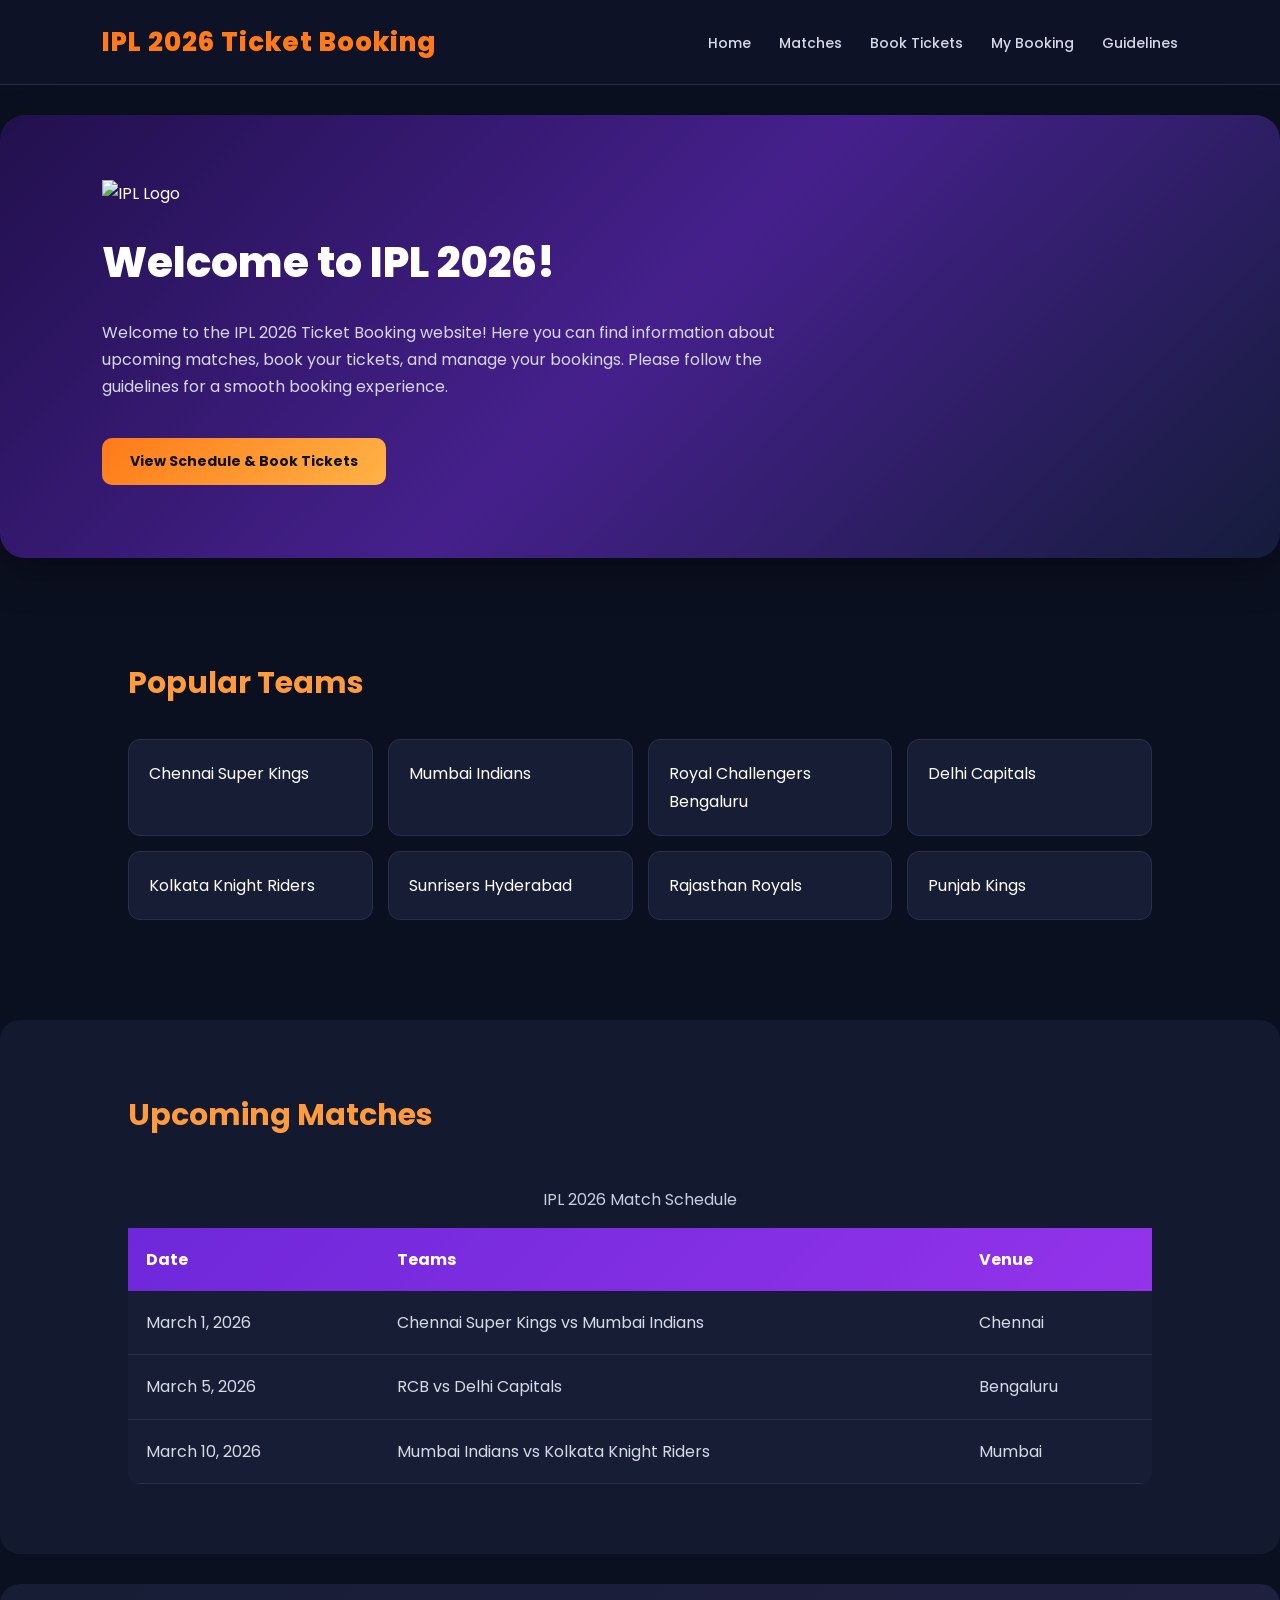
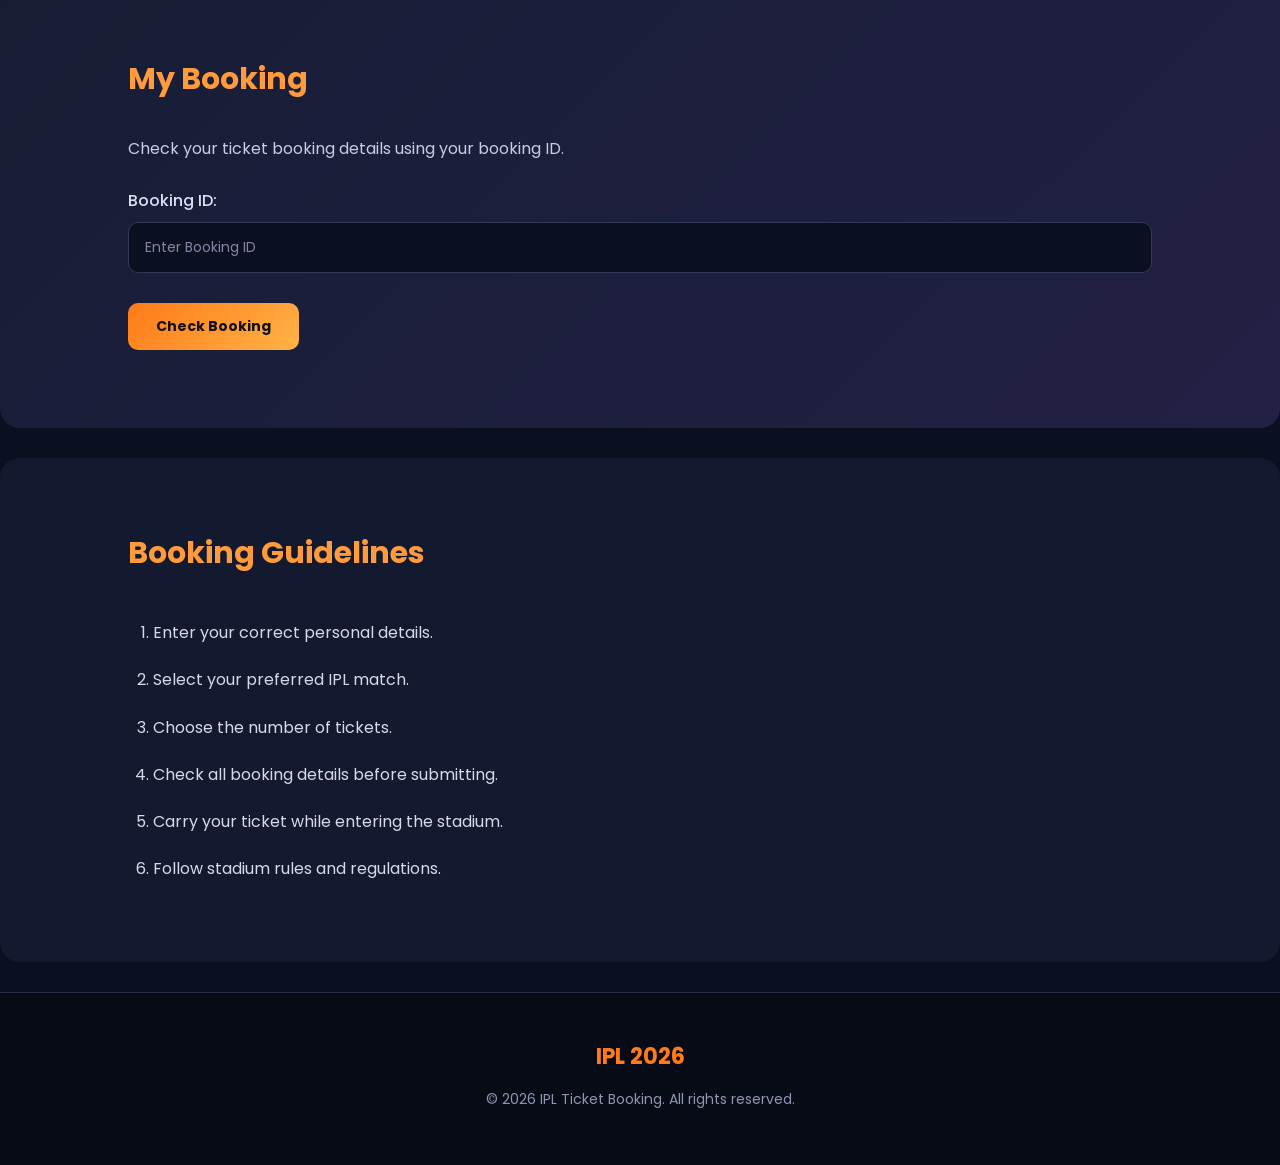
==== index.html @ dd7ffe5b "Add only app.js" ====
<!DOCTYPE html>
<html lang="en">
<head>
    <meta charset="UTF-8">
    <meta name="viewport" content="width=device-width, initial-scale=1.0">
    <title>HOME | IPL 2026 Ticket Booking</title>
    <link rel="stylesheet" href="style.css">
</head>
<body>

    <header>
        <h1>IPL 2026 Ticket Booking</h1>

        <nav>
            <ul>
                <li><a href="index.html">Home</a></li>
                <li><a href="#matches">Matches</a></li>
                <li><a href="booking.html">Book Tickets</a></li>
                <li><a href="#booking">My Booking</a></li>
                <li><a href="#guidelines">Guidelines</a></li>
            </ul>
        </nav>
    </header>

    <main>

        <section id="home">
            <img src="ipl_logo.png" alt="IPL Logo" width="150">

            <h2>Welcome to IPL 2026!</h2>

            <p>
                Welcome to the IPL 2026 Ticket Booking website!
                Here you can find information about upcoming matches,
                book your tickets, and manage your bookings.
                Please follow the guidelines for a smooth booking experience.
            </p>

            <button>
                <a href="booking.html" style="color: inherit; text-decoration: none;">View Schedule & Book Tickets</a>
            </button>
        </section>

        <section>
            <h2>Popular Teams</h2>

            <ul>
                <li>Chennai Super Kings</li>
                <li>Mumbai Indians</li>
                <li>Royal Challengers Bengaluru</li>
                <li>Delhi Capitals</li>
                <li>Kolkata Knight Riders</li>
                <li>Sunrisers Hyderabad</li>
                <li>Rajasthan Royals</li>
                <li>Punjab Kings</li>
            </ul>
        </section>

        <section id="matches">
            <h2>Upcoming Matches</h2>

            <table>
                <caption>IPL 2026 Match Schedule</caption>

                <thead>
                    <tr>
                        <th>Date</th>
                        <th>Teams</th>
                        <th>Venue</th>
                    </tr>
                </thead>

                <tbody>
                    <tr>
                        <td>March 1, 2026</td>
                        <td>Chennai Super Kings vs Mumbai Indians</td>
                        <td>Chennai</td>
                    </tr>

                    <tr>
                        <td>March 5, 2026</td>
                        <td>RCB vs Delhi Capitals</td>
                        <td>Bengaluru</td>
                    </tr>

                    <tr>
                        <td>March 10, 2026</td>
                        <td>Mumbai Indians vs Kolkata Knight Riders</td>
                        <td>Mumbai</td>
                    </tr>
                </tbody>
            </table>
        </section>

        <section id="booking">
            <h2>My Booking</h2>

            <p>Check your ticket booking details using your booking ID.</p>

            <label for="bookingid">Booking ID:</label>
            <input type="text" id="bookingid" placeholder="Enter Booking ID">

            <button type="button">Check Booking</button>
        </section>

        <section id="guidelines">
            <h2>Booking Guidelines</h2>

            <ol>
                <li>Enter your correct personal details.</li>
                <li>Select your preferred IPL match.</li>
                <li>Choose the number of tickets.</li>
                <li>Check all booking details before submitting.</li>
                <li>Carry your ticket while entering the stadium.</li>
                <li>Follow stadium rules and regulations.</li>
            </ol>
        </section>

    </main>

    <footer>
        <h3>IPL 2026</h3>
        <p>© 2026 IPL Ticket Booking. All rights reserved.</p>
    </footer>
    <script src="app.js"></script>
</body>
</html>
---- style.css ----
/* Google Font */
@import url('https://fonts.googleapis.com/css2?family=Poppins:wght@400;500;600;700;800&display=swap');

/* Universal Styling */
* {
    margin: 0;
    padding: 0;
    box-sizing: border-box;
    scroll-behavior: smooth;
}

body {
    font-family: 'Poppins', sans-serif;
    background: #0b1020;
    color: #ffffff;
    line-height: 1.7;
}

/* Header */
header {
    background: rgba(15, 20, 40, 0.95);
    padding: 20px 8%;
    display: flex;
    justify-content: space-between;
    align-items: center;
    flex-wrap: wrap;
    gap: 20px;
    border-bottom: 1px solid #292e4a;
    position: sticky;
    top: 0;
    z-index: 100;
}

header h1 {
    font-size: 26px;
    font-weight: 800;
    color: #ff7a18;
    letter-spacing: 1px;
}

/* Navigation */
nav ul {
    display: flex;
    list-style: none;
    gap: 28px;
    flex-wrap: wrap;
}

nav a {
    text-decoration: none;
    color: #d6d9e8;
    font-size: 14px;
    font-weight: 500;
    transition: 0.3s;
}

nav a:hover {
    color: #ff7a18;
}

/* Main Sections */
main section {
    padding: 70px 10%;
    margin: 30px auto;
    max-width: 1400px;
}

/* Welcome Section */
#home {
    min-height: 420px;
    background: linear-gradient(
        135deg,
        #21104d,
        #45208c,
        #151c3b
    );
    border-radius: 25px;
    padding: 65px 8%;
    box-shadow: 0 15px 40px rgba(0, 0, 0, 0.3);
}

#home img {
    width: 150px;
    margin-bottom: 20px;
}

#home h2 {
    font-size: 42px;
    font-weight: 800;
    margin-bottom: 20px;
    color: #ffffff;
}

#home p {
    max-width: 700px;
    color: #d8d7f2;
    margin-bottom: 30px;
}

/* Buttons */
button {
    background: linear-gradient(135deg, #ff7a18, #ffb347);
    color: #111;
    padding: 13px 28px;
    border: none;
    border-radius: 10px;
    font-family: inherit;
    font-size: 14px;
    font-weight: 700;
    cursor: pointer;
    transition: 0.3s ease;
    margin: 8px 8px 8px 0;
}

button:hover {
    transform: translateY(-3px);
    box-shadow: 0 8px 20px rgba(255, 122, 24, 0.3);
}

/* Section Headings */
section h2 {
    font-size: 30px;
    margin-bottom: 30px;
    color: #ff9b3d;
    font-weight: 700;
}

/* Popular Teams */
section ul {
    list-style: none;
}

section:not(#home):not(#matches):not(#book):not(#booking):not(#guidelines) ul {
    display: grid;
    grid-template-columns: repeat(auto-fit, minmax(200px, 1fr));
    gap: 15px;
}

section:not(#home):not(#matches):not(#book):not(#booking):not(#guidelines) li {
    background: #171d35;
    padding: 20px;
    border-radius: 12px;
    border: 1px solid #292e4a;
    transition: 0.3s;
}

section:not(#home):not(#matches):not(#book):not(#booking):not(#guidelines) li:hover {
    background: #252d4b;
    transform: translateY(-5px);
}

/* Match Schedule */
#matches {
    background: #131a30;
    border-radius: 20px;
    overflow-x: auto;
}

table {
    width: 100%;
    border-collapse: collapse;
    margin-top: 20px;
    border-radius: 12px;
    overflow: hidden;
}

caption {
    padding: 15px;
    color: #c8cde0;
    font-size: 16px;
}

thead {
    background: linear-gradient(135deg, #6d28d9, #9333ea);
}

th {
    padding: 18px;
    text-align: left;
    color: white;
}

td {
    padding: 18px;
    border-bottom: 1px solid #292e4a;
    color: #d6d9e8;
}

tbody tr {
    background: #171d35;
    transition: 0.3s;
}

tbody tr:hover {
    background: #252d4b;
}

/* Booking Form */
#book {
    background: #131a30;
    border-radius: 20px;
}

form {
    max-width: 650px;
}

label {
    display: inline-block;
    margin-bottom: 8px;
    color: #dce0f2;
    font-weight: 500;
}

input[type="text"],
input[type="email"],
input[type="tel"],
input[type="number"],
select {
    width: 100%;
    padding: 14px 16px;
    margin-bottom: 22px;
    background: #0b1020;
    border: 1px solid #303957;
    border-radius: 10px;
    color: white;
    font-family: inherit;
    font-size: 14px;
    outline: none;
    transition: 0.3s;
}

input:focus,
select:focus {
    border-color: #9333ea;
    box-shadow: 0 0 10px rgba(147, 51, 234, 0.2);
}

input::placeholder {
    color: #7f88a5;
}

/* Match Radio Buttons */
input[type="radio"] {
    accent-color: #ff7a18;
    margin: 10px 8px 10px 0;
    cursor: pointer;
}

/* My Booking */
#booking {
    background: linear-gradient(135deg, #171d35, #222044);
    border-radius: 20px;
}

#booking p {
    color: #c8cde0;
    margin-bottom: 25px;
}

/* Guidelines */
#guidelines {
    background: #131a30;
    border-radius: 20px;
}

#guidelines ol {
    padding-left: 25px;
}

#guidelines li {
    color: #d6d9e8;
    padding: 10px 0;
}

/* Footer */
footer {
    text-align: center;
    padding: 45px 20px;
    background: #070b16;
    border-top: 1px solid #292e4a;
}

footer h3 {
    color: #ff7a18;
    font-size: 22px;
    margin-bottom: 12px;
}

footer p {
    color: #8d96b3;
    margin: 8px 0;
    font-size: 14px;
}

/* Responsive Design */
@media (max-width: 768px) {

    header {
        flex-direction: column;
        text-align: center;
        padding: 20px;
    }

    nav ul {
        justify-content: center;
        gap: 15px;
    }

    main section {
        padding: 40px 6%;
        margin: 20px 12px;
    }

    #home h2 {
        font-size: 30px;
    }

    section h2 {
        font-size: 24px;
    }

    table {
        min-width: 550px;
    }

    button {
        width: 100%;
        margin: 8px 0;
    }
}
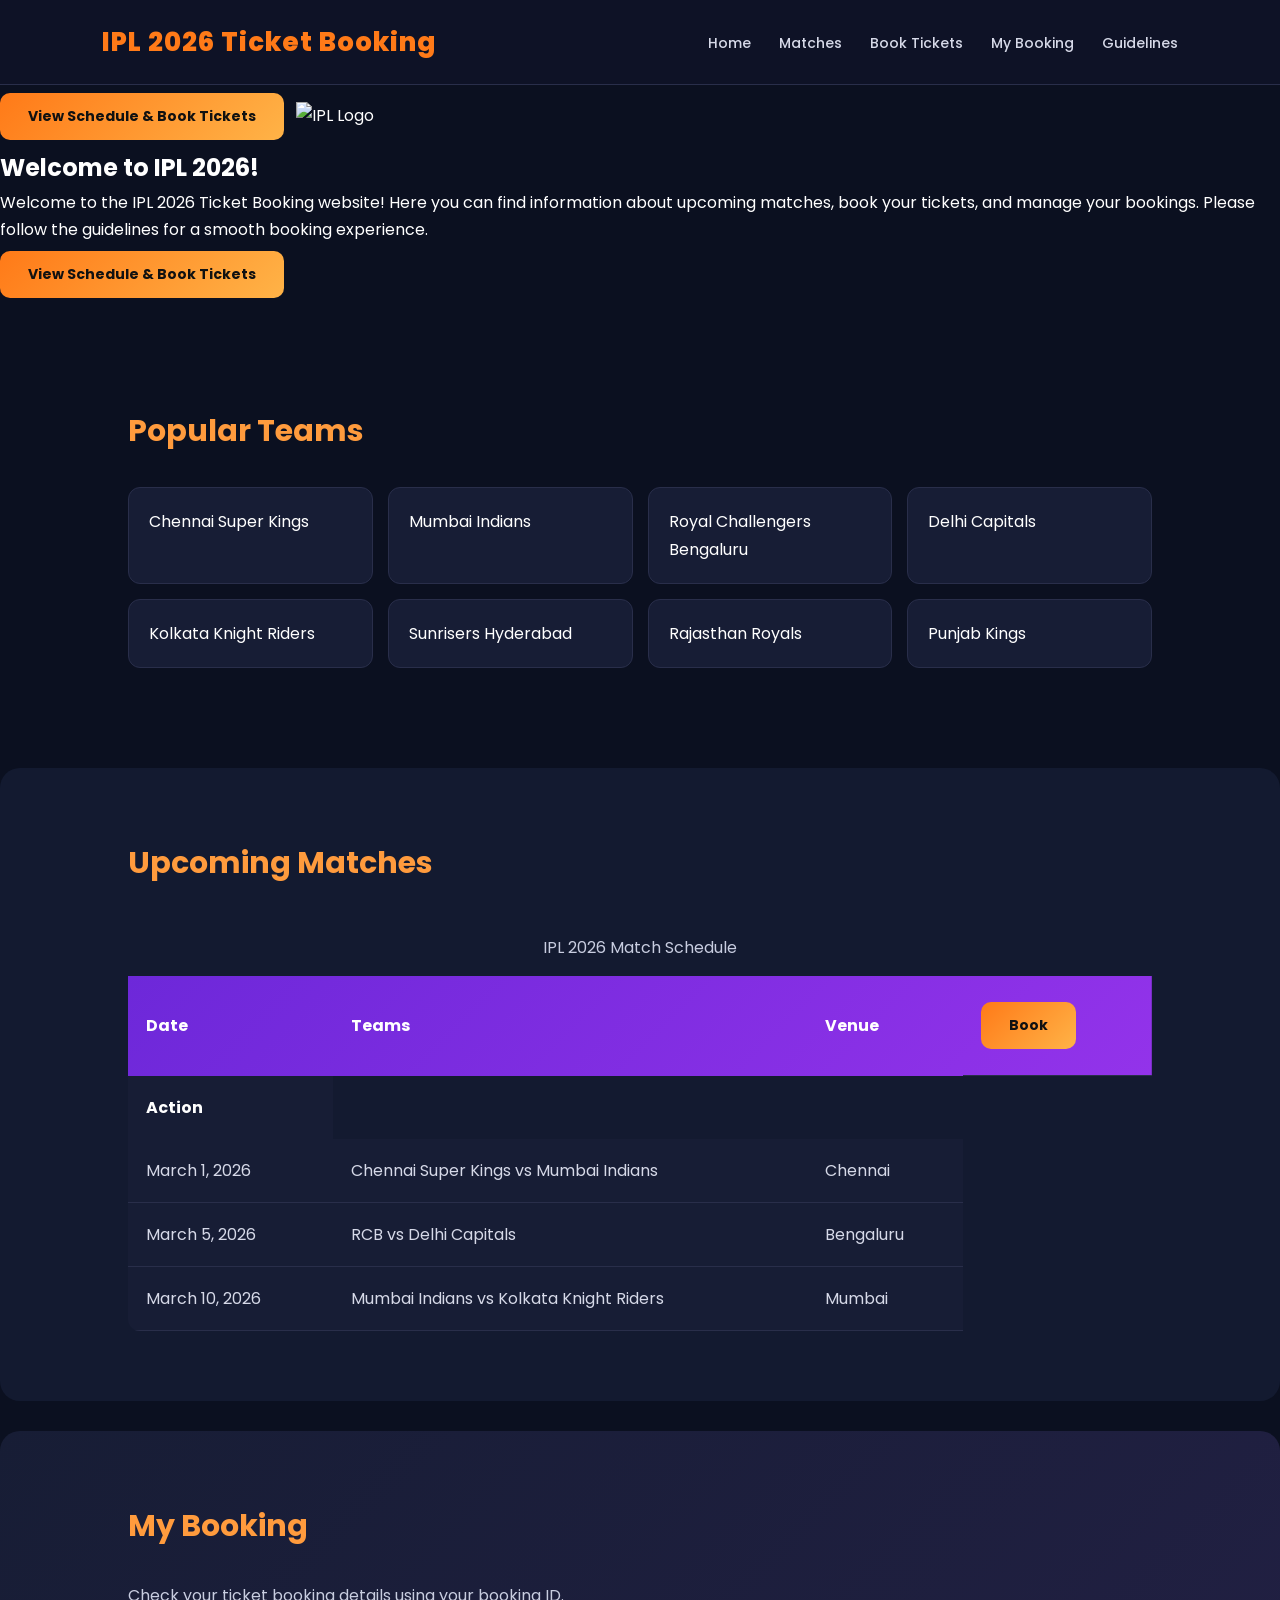
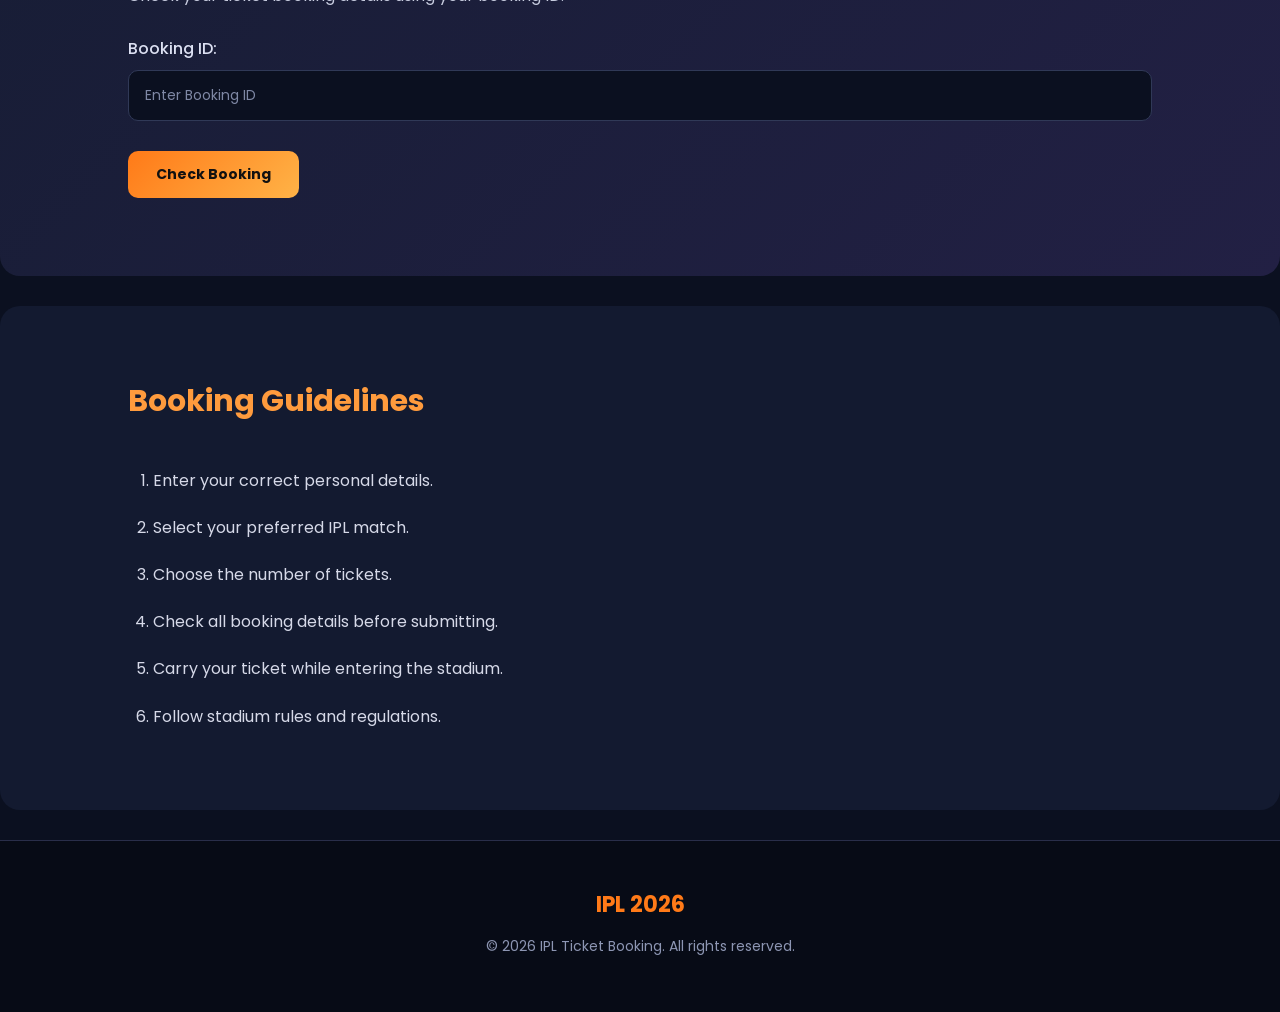
==== commit d85e9f71: "Complete Activity 5: add smooth scroll to booking form and toast notifications" ====
--- a/index.html
+++ b/index.html
@@ -24,7 +24,9 @@
 
     <main>
 
-        <section id="home">
+        <button type="button" class="book-btn">
+    View Schedule & Book Tickets
+</button>
             <img src="ipl_logo.png" alt="IPL Logo" width="150">
 
             <h2>Welcome to IPL 2026!</h2>
@@ -36,8 +38,8 @@
                 Please follow the guidelines for a smooth booking experience.
             </p>
 
-            <button>
-                <a href="booking.html" style="color: inherit; text-decoration: none;">View Schedule & Book Tickets</a>
+            <button type="button" class="book-btn">
+    View Schedule & Book Tickets
             </button>
         </section>
 
@@ -61,12 +63,16 @@
 
             <table>
                 <caption>IPL 2026 Match Schedule</caption>
+                <th>Action</th>
 
                 <thead>
                     <tr>
                         <th>Date</th>
                         <th>Teams</th>
                         <th>Venue</th>
+                        <td>
+    <button type="button" class="book-btn">Book</button>
+</td>
                     </tr>
                 </thead>
 
--- a/style.css
+++ b/style.css
@@ -154,6 +154,7 @@
     background: #131a30;
     border-radius: 20px;
     overflow-x: auto;
+    scroll-margin-top: 110px;
 }
 
 table {
@@ -199,6 +200,7 @@
 #book {
     background: #131a30;
     border-radius: 20px;
+    scroll-margin-top: 110px;
 }
 
 form {
@@ -251,6 +253,7 @@
 #booking {
     background: linear-gradient(135deg, #171d35, #222044);
     border-radius: 20px;
+    scroll-margin-top: 110px;
 }
 
 #booking p {
@@ -262,6 +265,7 @@
 #guidelines {
     background: #131a30;
     border-radius: 20px;
+    scroll-margin-top: 110px;
 }
 
 #guidelines ol {
@@ -271,6 +275,28 @@
 #guidelines li {
     color: #d6d9e8;
     padding: 10px 0;
+}
+
+/* Toast Notification */
+#toast {
+    visibility: hidden;
+    opacity: 0;
+    position: fixed;
+    bottom: 30px;
+    right: 30px;
+    background: linear-gradient(135deg, #ff7a18, #ffb347);
+    color: #111;
+    padding: 15px 25px;
+    border-radius: 10px;
+    font-weight: 600;
+    z-index: 1000;
+    transition: opacity 0.4s ease, visibility 0.4s ease;
+    box-shadow: 0 5px 20px rgba(0, 0, 0, 0.4);
+}
+
+#toast.show {
+    visibility: visible;
+    opacity: 1;
 }
 
 /* Footer */
@@ -328,4 +354,11 @@
         width: 100%;
         margin: 8px 0;
     }
+
+    #toast {
+        left: 15px;
+        right: 15px;
+        bottom: 20px;
+        text-align: center;
+    }
 }
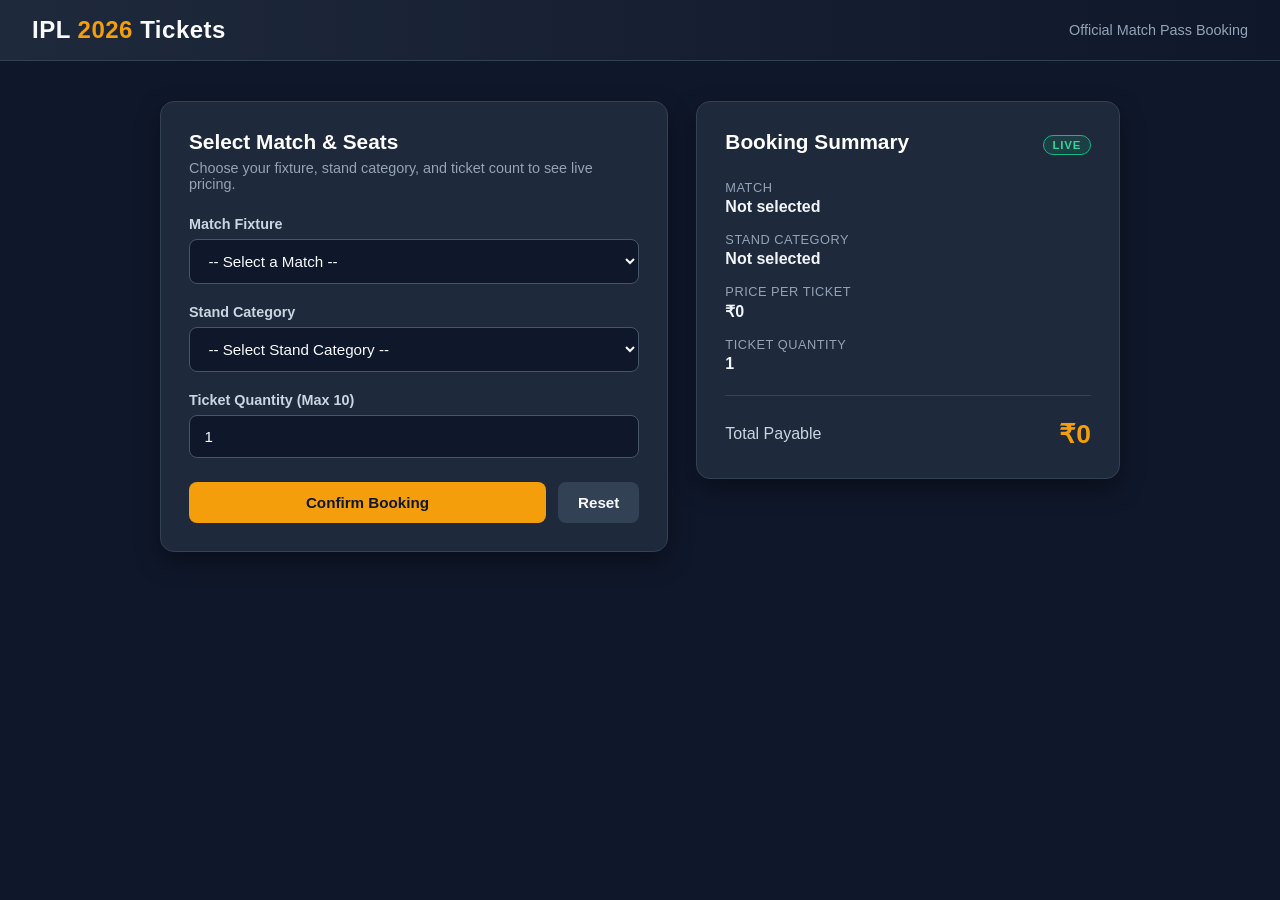
==== commit 63514f16: "Update Activity 7 live booking summary and toast" ====
--- a/index.html
+++ b/index.html
@@ -1,133 +1,120 @@
 <!DOCTYPE html>
 <html lang="en">
 <head>
-    <meta charset="UTF-8">
-    <meta name="viewport" content="width=device-width, initial-scale=1.0">
-    <title>HOME | IPL 2026 Ticket Booking</title>
-    <link rel="stylesheet" href="style.css">
+  <meta charset="UTF-8" />
+  <meta name="viewport" content="width=device-width, initial-scale=1.0" />
+  <title>IPL 2026 Ticket Booking</title>
+  <link rel="stylesheet" href="style.css" />
 </head>
 <body>
+  <header class="navbar">
+    <div class="logo">IPL <span>2026</span> Tickets</div>
+    <p class="tagline">Official Match Pass Booking</p>
+  </header>
 
-    <header>
-        <h1>IPL 2026 Ticket Booking</h1>
+  <main class="container">
+    <section class="card form-card">
+      <h2>Select Match & Seats</h2>
+      <p class="subtitle">Choose your fixture, stand category, and ticket count to see live pricing.</p>
 
-        <nav>
-            <ul>
-                <li><a href="index.html">Home</a></li>
-                <li><a href="#matches">Matches</a></li>
-                <li><a href="booking.html">Book Tickets</a></li>
-                <li><a href="#booking">My Booking</a></li>
-                <li><a href="#guidelines">Guidelines</a></li>
-            </ul>
-        </nav>
-    </header>
+      <form id="bookingForm">
+        <div class="form-group">
+          <label for="matchSelect">Match Fixture</label>
+          <select id="matchSelect" name="match" required>
+            <option value="" data-price="0">-- Select a Match --</option>
+            <option value="RCB vs CSK • M. Chinnaswamy Stadium, Bengaluru" data-price="1500">
+              RCB vs CSK — Bengaluru (Base ₹1,500)
+            </option>
+            <option value="MI vs KKR • Wankhede Stadium, Mumbai" data-price="1400">
+              MI vs KKR — Mumbai (Base ₹1,400)
+            </option>
+            <option value="SRH vs RR • Rajiv Gandhi Stadium, Hyderabad" data-price="1100">
+              SRH vs RR — Hyderabad (Base ₹1,100)
+            </option>
+            <option value="GT vs DC • Narendra Modi Stadium, Ahmedabad" data-price="1200">
+              GT vs DC — Ahmedabad (Base ₹1,200)
+            </option>
+          </select>
+        </div>
 
-    <main>
+        <div class="form-group">
+          <label for="standSelect">Stand Category</label>
+          <select id="standSelect" name="stand" required>
+            <option value="" data-multiplier="1">-- Select Stand Category --</option>
+            <option value="General Stand (Upper Tier)" data-multiplier="1">
+              General Stand — 1.0x Base Price
+            </option>
+            <option value="Pavilion Terrace (Lower Tier)" data-multiplier="1.5">
+              Pavilion Terrace — 1.5x Base Price
+            </option>
+            <option value="Corporate Box (AC Lounge)" data-multiplier="2.2">
+              Corporate Box — 2.2x Base Price
+            </option>
+            <option value="VIP Hospitality (Pitch View)" data-multiplier="3">
+              VIP Hospitality — 3.0x Base Price
+            </option>
+          </select>
+        </div>
 
-        <button type="button" class="book-btn">
-    View Schedule & Book Tickets
-</button>
-            <img src="ipl_logo.png" alt="IPL Logo" width="150">
+        <div class="form-group">
+          <label for="ticketQty">Ticket Quantity (Max 10)</label>
+          <input
+            type="number"
+            id="ticketQty"
+            name="quantity"
+            min="1"
+            max="10"
+            value="1"
+            required
+          />
+        </div>
 
-            <h2>Welcome to IPL 2026!</h2>
+        <div class="button-row">
+          <button type="submit" id="confirmBtn" class="btn-primary">Confirm Booking</button>
+          <button type="button" id="resetBtn" class="btn-secondary">Reset</button>
+        </div>
+      </form>
+    </section>
 
-            <p>
-                Welcome to the IPL 2026 Ticket Booking website!
-                Here you can find information about upcoming matches,
-                book your tickets, and manage your bookings.
-                Please follow the guidelines for a smooth booking experience.
-            </p>
+    <aside id="bookingSummaryCard" class="card summary-card">
+      <div class="summary-header">
+        <h2>Booking Summary</h2>
+        <span class="live-badge">LIVE</span>
+      </div>
 
-            <button type="button" class="book-btn">
-    View Schedule & Book Tickets
-            </button>
-        </section>
+      <div class="summary-details">
+        <div class="detail-item">
+          <span class="label">Match</span>
+          <span class="value" id="summaryMatch">Not selected</span>
+        </div>
 
-        <section>
-            <h2>Popular Teams</h2>
+        <div class="detail-item">
+          <span class="label">Stand Category</span>
+          <span class="value" id="summaryStand">Not selected</span>
+        </div>
 
-            <ul>
-                <li>Chennai Super Kings</li>
-                <li>Mumbai Indians</li>
-                <li>Royal Challengers Bengaluru</li>
-                <li>Delhi Capitals</li>
-                <li>Kolkata Knight Riders</li>
-                <li>Sunrisers Hyderabad</li>
-                <li>Rajasthan Royals</li>
-                <li>Punjab Kings</li>
-            </ul>
-        </section>
+        <div class="detail-item">
+          <span class="label">Price per Ticket</span>
+          <span class="value" id="summaryUnitPrice">₹0</span>
+        </div>
 
-        <section id="matches">
-            <h2>Upcoming Matches</h2>
+        <div class="detail-item">
+          <span class="label">Ticket Quantity</span>
+          <span class="value" id="summaryQty">1</span>
+        </div>
+      </div>
 
-            <table>
-                <caption>IPL 2026 Match Schedule</caption>
-                <th>Action</th>
+      <hr class="divider" />
 
-                <thead>
-                    <tr>
-                        <th>Date</th>
-                        <th>Teams</th>
-                        <th>Venue</th>
-                        <td>
-    <button type="button" class="book-btn">Book</button>
-</td>
-                    </tr>
-                </thead>
+      <div class="total-section">
+        <span>Total Payable</span>
+        <strong id="summaryTotal">₹0</strong>
+      </div>
+    </aside>
+  </main>
 
-                <tbody>
-                    <tr>
-                        <td>March 1, 2026</td>
-                        <td>Chennai Super Kings vs Mumbai Indians</td>
-                        <td>Chennai</td>
-                    </tr>
+  <div id="toast" class="toast" role="status" aria-live="polite"></div>
 
-                    <tr>
-                        <td>March 5, 2026</td>
-                        <td>RCB vs Delhi Capitals</td>
-                        <td>Bengaluru</td>
-                    </tr>
-
-                    <tr>
-                        <td>March 10, 2026</td>
-                        <td>Mumbai Indians vs Kolkata Knight Riders</td>
-                        <td>Mumbai</td>
-                    </tr>
-                </tbody>
-            </table>
-        </section>
-
-        <section id="booking">
-            <h2>My Booking</h2>
-
-            <p>Check your ticket booking details using your booking ID.</p>
-
-            <label for="bookingid">Booking ID:</label>
-            <input type="text" id="bookingid" placeholder="Enter Booking ID">
-
-            <button type="button">Check Booking</button>
-        </section>
-
-        <section id="guidelines">
-            <h2>Booking Guidelines</h2>
-
-            <ol>
-                <li>Enter your correct personal details.</li>
-                <li>Select your preferred IPL match.</li>
-                <li>Choose the number of tickets.</li>
-                <li>Check all booking details before submitting.</li>
-                <li>Carry your ticket while entering the stadium.</li>
-                <li>Follow stadium rules and regulations.</li>
-            </ol>
-        </section>
-
-    </main>
-
-    <footer>
-        <h3>IPL 2026</h3>
-        <p>© 2026 IPL Ticket Booking. All rights reserved.</p>
-    </footer>
-    <script src="app.js"></script>
+  <script src="app.js"></script>
 </body>
-</html>
+</html>
--- a/style.css
+++ b/style.css
@@ -1,364 +1,232 @@
-/* Google Font */
-@import url('https://fonts.googleapis.com/css2?family=Poppins:wght@400;500;600;700;800&display=swap');
-
-/* Universal Styling */
 * {
-    margin: 0;
-    padding: 0;
-    box-sizing: border-box;
-    scroll-behavior: smooth;
+  box-sizing: border-box;
+  margin: 0;
+  padding: 0;
+  font-family: "Segoe UI", Tahoma, Geneva, Verdana, sans-serif;
 }
 
 body {
-    font-family: 'Poppins', sans-serif;
-    background: #0b1020;
-    color: #ffffff;
-    line-height: 1.7;
-}
-
-/* Header */
-header {
-    background: rgba(15, 20, 40, 0.95);
-    padding: 20px 8%;
-    display: flex;
-    justify-content: space-between;
-    align-items: center;
-    flex-wrap: wrap;
-    gap: 20px;
-    border-bottom: 1px solid #292e4a;
-    position: sticky;
-    top: 0;
-    z-index: 100;
-}
-
-header h1 {
-    font-size: 26px;
-    font-weight: 800;
-    color: #ff7a18;
-    letter-spacing: 1px;
-}
-
-/* Navigation */
-nav ul {
-    display: flex;
-    list-style: none;
-    gap: 28px;
-    flex-wrap: wrap;
-}
-
-nav a {
-    text-decoration: none;
-    color: #d6d9e8;
-    font-size: 14px;
-    font-weight: 500;
-    transition: 0.3s;
-}
-
-nav a:hover {
-    color: #ff7a18;
-}
-
-/* Main Sections */
-main section {
-    padding: 70px 10%;
-    margin: 30px auto;
-    max-width: 1400px;
-}
-
-/* Welcome Section */
-#home {
-    min-height: 420px;
-    background: linear-gradient(
-        135deg,
-        #21104d,
-        #45208c,
-        #151c3b
-    );
-    border-radius: 25px;
-    padding: 65px 8%;
-    box-shadow: 0 15px 40px rgba(0, 0, 0, 0.3);
-}
-
-#home img {
-    width: 150px;
-    margin-bottom: 20px;
-}
-
-#home h2 {
-    font-size: 42px;
-    font-weight: 800;
-    margin-bottom: 20px;
-    color: #ffffff;
-}
-
-#home p {
-    max-width: 700px;
-    color: #d8d7f2;
-    margin-bottom: 30px;
-}
-
-/* Buttons */
+  background-color: #0f172a;
+  color: #f8fafc;
+  min-height: 100vh;
+  display: flex;
+  flex-direction: column;
+}
+
+.navbar {
+  background: linear-gradient(90deg, #1e293b, #0f172a);
+  border-bottom: 1px solid #334155;
+  padding: 1rem 2rem;
+  display: flex;
+  justify-content: space-between;
+  align-items: center;
+}
+
+.logo {
+  font-size: 1.5rem;
+  font-weight: 800;
+  letter-spacing: 0.5px;
+}
+
+.logo span {
+  color: #f59e0b;
+}
+
+.tagline {
+  color: #94a3b8;
+  font-size: 0.9rem;
+}
+
+.container {
+  max-width: 1000px;
+  width: 100%;
+  margin: 2.5rem auto;
+  padding: 0 1.25rem;
+  display: grid;
+  grid-template-columns: 1.2fr 1fr;
+  gap: 1.75rem;
+  align-items: start;
+}
+
+.card {
+  background-color: #1e293b;
+  border: 1px solid #334155;
+  border-radius: 14px;
+  padding: 1.75rem;
+  box-shadow: 0 10px 25px rgba(0, 0, 0, 0.35);
+}
+
+h2 {
+  font-size: 1.3rem;
+  margin-bottom: 0.35rem;
+  color: #ffffff;
+}
+
+.subtitle {
+  color: #94a3b8;
+  font-size: 0.9rem;
+  margin-bottom: 1.5rem;
+}
+
+.form-group {
+  margin-bottom: 1.25rem;
+  display: flex;
+  flex-direction: column;
+  gap: 0.45rem;
+}
+
+label {
+  font-size: 0.9rem;
+  font-weight: 600;
+  color: #cbd5e1;
+}
+
+select,
+input[type="number"] {
+  width: 100%;
+  padding: 0.75rem 0.9rem;
+  border-radius: 8px;
+  border: 1px solid #475569;
+  background-color: #0f172a;
+  color: #f8fafc;
+  font-size: 0.95rem;
+  outline: none;
+  transition: border-color 0.2s ease;
+}
+
+select:focus,
+input[type="number"]:focus {
+  border-color: #f59e0b;
+}
+
+.button-row {
+  display: flex;
+  gap: 0.75rem;
+  margin-top: 1.5rem;
+}
+
 button {
-    background: linear-gradient(135deg, #ff7a18, #ffb347);
-    color: #111;
-    padding: 13px 28px;
-    border: none;
-    border-radius: 10px;
-    font-family: inherit;
-    font-size: 14px;
-    font-weight: 700;
-    cursor: pointer;
-    transition: 0.3s ease;
-    margin: 8px 8px 8px 0;
-}
-
-button:hover {
-    transform: translateY(-3px);
-    box-shadow: 0 8px 20px rgba(255, 122, 24, 0.3);
-}
-
-/* Section Headings */
-section h2 {
-    font-size: 30px;
-    margin-bottom: 30px;
-    color: #ff9b3d;
-    font-weight: 700;
-}
-
-/* Popular Teams */
-section ul {
-    list-style: none;
-}
-
-section:not(#home):not(#matches):not(#book):not(#booking):not(#guidelines) ul {
-    display: grid;
-    grid-template-columns: repeat(auto-fit, minmax(200px, 1fr));
-    gap: 15px;
-}
-
-section:not(#home):not(#matches):not(#book):not(#booking):not(#guidelines) li {
-    background: #171d35;
-    padding: 20px;
-    border-radius: 12px;
-    border: 1px solid #292e4a;
-    transition: 0.3s;
-}
-
-section:not(#home):not(#matches):not(#book):not(#booking):not(#guidelines) li:hover {
-    background: #252d4b;
-    transform: translateY(-5px);
-}
-
-/* Match Schedule */
-#matches {
-    background: #131a30;
-    border-radius: 20px;
-    overflow-x: auto;
-    scroll-margin-top: 110px;
-}
-
-table {
-    width: 100%;
-    border-collapse: collapse;
-    margin-top: 20px;
-    border-radius: 12px;
-    overflow: hidden;
-}
-
-caption {
-    padding: 15px;
-    color: #c8cde0;
-    font-size: 16px;
-}
-
-thead {
-    background: linear-gradient(135deg, #6d28d9, #9333ea);
-}
-
-th {
-    padding: 18px;
-    text-align: left;
-    color: white;
-}
-
-td {
-    padding: 18px;
-    border-bottom: 1px solid #292e4a;
-    color: #d6d9e8;
-}
-
-tbody tr {
-    background: #171d35;
-    transition: 0.3s;
-}
-
-tbody tr:hover {
-    background: #252d4b;
-}
-
-/* Booking Form */
-#book {
-    background: #131a30;
-    border-radius: 20px;
-    scroll-margin-top: 110px;
-}
-
-form {
-    max-width: 650px;
-}
-
-label {
-    display: inline-block;
-    margin-bottom: 8px;
-    color: #dce0f2;
-    font-weight: 500;
-}
-
-input[type="text"],
-input[type="email"],
-input[type="tel"],
-input[type="number"],
-select {
-    width: 100%;
-    padding: 14px 16px;
-    margin-bottom: 22px;
-    background: #0b1020;
-    border: 1px solid #303957;
-    border-radius: 10px;
-    color: white;
-    font-family: inherit;
-    font-size: 14px;
-    outline: none;
-    transition: 0.3s;
-}
-
-input:focus,
-select:focus {
-    border-color: #9333ea;
-    box-shadow: 0 0 10px rgba(147, 51, 234, 0.2);
-}
-
-input::placeholder {
-    color: #7f88a5;
-}
-
-/* Match Radio Buttons */
-input[type="radio"] {
-    accent-color: #ff7a18;
-    margin: 10px 8px 10px 0;
-    cursor: pointer;
-}
-
-/* My Booking */
-#booking {
-    background: linear-gradient(135deg, #171d35, #222044);
-    border-radius: 20px;
-    scroll-margin-top: 110px;
-}
-
-#booking p {
-    color: #c8cde0;
-    margin-bottom: 25px;
-}
-
-/* Guidelines */
-#guidelines {
-    background: #131a30;
-    border-radius: 20px;
-    scroll-margin-top: 110px;
-}
-
-#guidelines ol {
-    padding-left: 25px;
-}
-
-#guidelines li {
-    color: #d6d9e8;
-    padding: 10px 0;
-}
-
-/* Toast Notification */
-#toast {
-    visibility: hidden;
-    opacity: 0;
-    position: fixed;
-    bottom: 30px;
-    right: 30px;
-    background: linear-gradient(135deg, #ff7a18, #ffb347);
-    color: #111;
-    padding: 15px 25px;
-    border-radius: 10px;
-    font-weight: 600;
-    z-index: 1000;
-    transition: opacity 0.4s ease, visibility 0.4s ease;
-    box-shadow: 0 5px 20px rgba(0, 0, 0, 0.4);
-}
-
-#toast.show {
-    visibility: visible;
-    opacity: 1;
-}
-
-/* Footer */
-footer {
-    text-align: center;
-    padding: 45px 20px;
-    background: #070b16;
-    border-top: 1px solid #292e4a;
-}
-
-footer h3 {
-    color: #ff7a18;
-    font-size: 22px;
-    margin-bottom: 12px;
-}
-
-footer p {
-    color: #8d96b3;
-    margin: 8px 0;
-    font-size: 14px;
-}
-
-/* Responsive Design */
+  padding: 0.75rem 1.25rem;
+  border: none;
+  border-radius: 8px;
+  font-size: 0.95rem;
+  font-weight: 600;
+  cursor: pointer;
+  transition: transform 0.1s ease, background-color 0.2s ease;
+}
+
+button:active {
+  transform: scale(0.98);
+}
+
+.btn-primary {
+  background-color: #f59e0b;
+  color: #0f172a;
+  flex: 1;
+}
+
+.btn-primary:hover {
+  background-color: #fbbf24;
+}
+
+.btn-secondary {
+  background-color: #334155;
+  color: #f8fafc;
+}
+
+.btn-secondary:hover {
+  background-color: #475569;
+}
+
+.summary-header {
+  display: flex;
+  justify-content: space-between;
+  align-items: center;
+  margin-bottom: 1.25rem;
+}
+
+.live-badge {
+  background-color: rgba(16, 185, 129, 0.15);
+  color: #34d399;
+  border: 1px solid #10b981;
+  font-size: 0.72rem;
+  font-weight: 700;
+  padding: 0.2rem 0.55rem;
+  border-radius: 999px;
+  letter-spacing: 0.8px;
+}
+
+.summary-details {
+  display: flex;
+  flex-direction: column;
+  gap: 1rem;
+}
+
+.detail-item {
+  display: flex;
+  flex-direction: column;
+  gap: 0.2rem;
+}
+
+.detail-item .label {
+  font-size: 0.8rem;
+  color: #94a3b8;
+  text-transform: uppercase;
+  letter-spacing: 0.5px;
+}
+
+.detail-item .value {
+  font-size: 1rem;
+  font-weight: 600;
+  color: #f1f5f9;
+}
+
+.divider {
+  border: none;
+  border-top: 1px solid #334155;
+  margin: 1.35rem 0;
+}
+
+.total-section {
+  display: flex;
+  justify-content: space-between;
+  align-items: center;
+}
+
+.total-section span {
+  font-size: 1rem;
+  color: #cbd5e1;
+}
+
+.total-section strong {
+  font-size: 1.65rem;
+  color: #f59e0b;
+}
+
+.toast {
+  position: fixed;
+  bottom: 24px;
+  right: 24px;
+  background-color: #10b981;
+  color: #06281e;
+  font-weight: 600;
+  padding: 0.85rem 1.3rem;
+  border-radius: 10px;
+  box-shadow: 0 10px 25px rgba(0, 0, 0, 0.4);
+  opacity: 0;
+  transform: translateY(20px);
+  pointer-events: none;
+  transition: opacity 0.25s ease, transform 0.25s ease;
+  z-index: 1000;
+}
+
+.toast.show {
+  opacity: 1;
+  transform: translateY(0);
+}
+
 @media (max-width: 768px) {
-
-    header {
-        flex-direction: column;
-        text-align: center;
-        padding: 20px;
-    }
-
-    nav ul {
-        justify-content: center;
-        gap: 15px;
-    }
-
-    main section {
-        padding: 40px 6%;
-        margin: 20px 12px;
-    }
-
-    #home h2 {
-        font-size: 30px;
-    }
-
-    section h2 {
-        font-size: 24px;
-    }
-
-    table {
-        min-width: 550px;
-    }
-
-    button {
-        width: 100%;
-        margin: 8px 0;
-    }
-
-    #toast {
-        left: 15px;
-        right: 15px;
-        bottom: 20px;
-        text-align: center;
-    }
+  .container {
+    grid-template-columns: 1fr;
+  }
 }
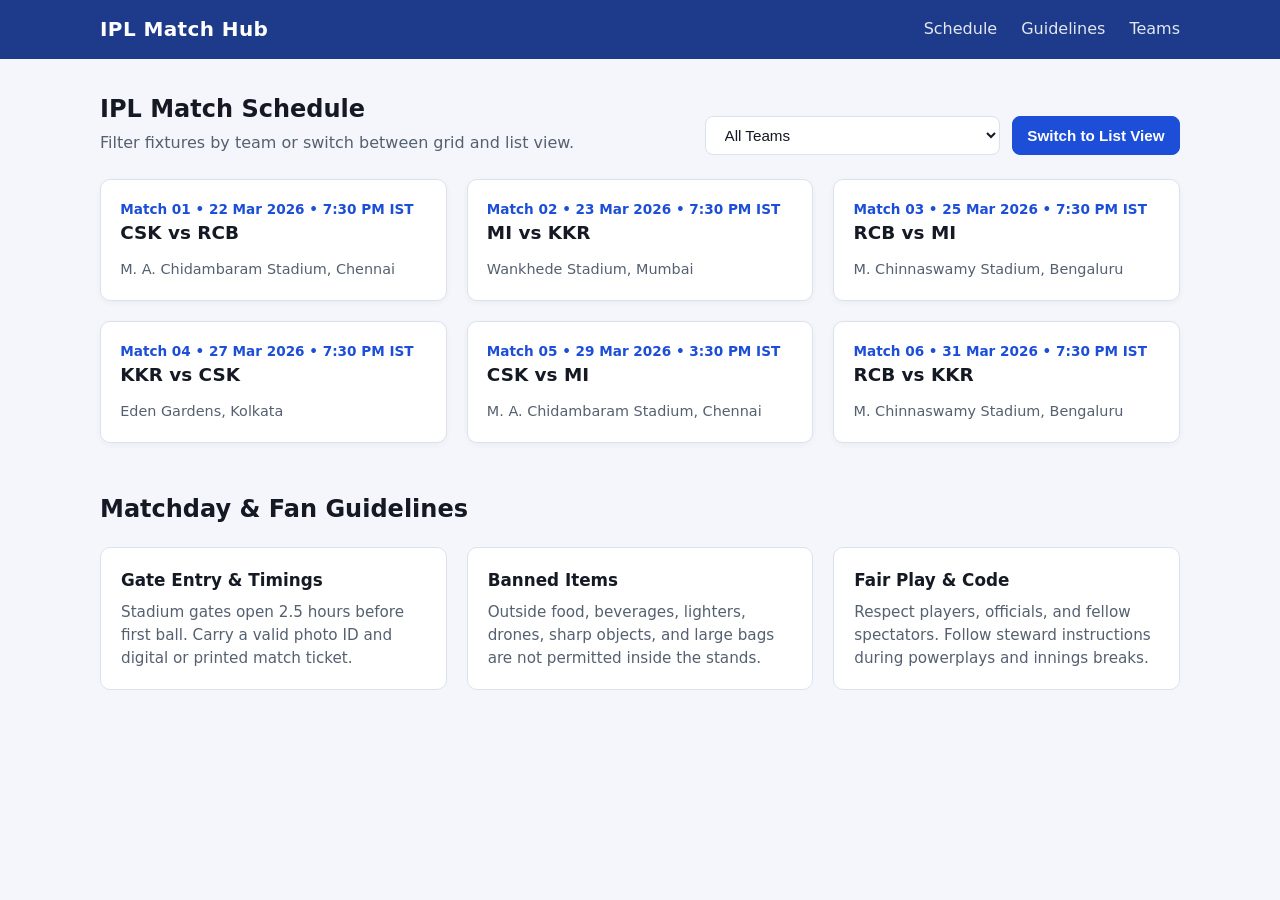
==== commit 47f8ebb3: "Complete Activity 8 responsive layout with Grid, Flexbox, and JS" ====
--- a/index.html
+++ b/index.html
@@ -3,118 +3,81 @@
 <head>
   <meta charset="UTF-8" />
   <meta name="viewport" content="width=device-width, initial-scale=1.0" />
-  <title>IPL 2026 Ticket Booking</title>
-  <link rel="stylesheet" href="style.css" />
+  <title>IPL Match Hub — Responsive Layout</title>
+  <link rel="stylesheet" href="./styles.css" />
 </head>
 <body>
-  <header class="navbar">
-    <div class="logo">IPL <span>2026</span> Tickets</div>
-    <p class="tagline">Official Match Pass Booking</p>
+  <header class="site-header">
+    <nav class="navbar" aria-label="Main Navigation">
+      <a href="#" class="logo">IPL Match Hub</a>
+
+      <button
+        type="button"
+        class="hamburger"
+        id="hamburgerBtn"
+        aria-label="Toggle navigation menu"
+        aria-expanded="false"
+        aria-controls="navLinks"
+      >
+        <span></span>
+        <span></span>
+        <span></span>
+      </button>
+
+      <ul class="nav-links" id="navLinks">
+        <li><a href="#schedule">Schedule</a></li>
+        <li><a href="#guidelines">Guidelines</a></li>
+        <li><a href="#teams">Teams</a></li>
+      </ul>
+    </nav>
   </header>
 
   <main class="container">
-    <section class="card form-card">
-      <h2>Select Match & Seats</h2>
-      <p class="subtitle">Choose your fixture, stand category, and ticket count to see live pricing.</p>
-
-      <form id="bookingForm">
-        <div class="form-group">
-          <label for="matchSelect">Match Fixture</label>
-          <select id="matchSelect" name="match" required>
-            <option value="" data-price="0">-- Select a Match --</option>
-            <option value="RCB vs CSK • M. Chinnaswamy Stadium, Bengaluru" data-price="1500">
-              RCB vs CSK — Bengaluru (Base ₹1,500)
-            </option>
-            <option value="MI vs KKR • Wankhede Stadium, Mumbai" data-price="1400">
-              MI vs KKR — Mumbai (Base ₹1,400)
-            </option>
-            <option value="SRH vs RR • Rajiv Gandhi Stadium, Hyderabad" data-price="1100">
-              SRH vs RR — Hyderabad (Base ₹1,100)
-            </option>
-            <option value="GT vs DC • Narendra Modi Stadium, Ahmedabad" data-price="1200">
-              GT vs DC — Ahmedabad (Base ₹1,200)
-            </option>
-          </select>
+    <section id="schedule" class="schedule-section">
+      <div class="section-header">
+        <div>
+          <h1>IPL Match Schedule</h1>
+          <p class="subtitle">Filter fixtures by team or switch between grid and list view.</p>
         </div>
 
-        <div class="form-group">
-          <label for="standSelect">Stand Category</label>
-          <select id="standSelect" name="stand" required>
-            <option value="" data-multiplier="1">-- Select Stand Category --</option>
-            <option value="General Stand (Upper Tier)" data-multiplier="1">
-              General Stand — 1.0x Base Price
-            </option>
-            <option value="Pavilion Terrace (Lower Tier)" data-multiplier="1.5">
-              Pavilion Terrace — 1.5x Base Price
-            </option>
-            <option value="Corporate Box (AC Lounge)" data-multiplier="2.2">
-              Corporate Box — 2.2x Base Price
-            </option>
-            <option value="VIP Hospitality (Pitch View)" data-multiplier="3">
-              VIP Hospitality — 3.0x Base Price
-            </option>
+        <div class="controls">
+          <label for="teamFilter" class="sr-only">Filter by team</label>
+          <select id="teamFilter" class="control-input">
+            <option value="ALL">All Teams</option>
+            <option value="CSK">Chennai Super Kings (CSK)</option>
+            <option value="MI">Mumbai Indians (MI)</option>
+            <option value="RCB">Royal Challengers Bengaluru (RCB)</option>
+            <option value="KKR">Kolkata Knight Riders (KKR)</option>
           </select>
-        </div>
 
-        <div class="form-group">
-          <label for="ticketQty">Ticket Quantity (Max 10)</label>
-          <input
-            type="number"
-            id="ticketQty"
-            name="quantity"
-            min="1"
-            max="10"
-            value="1"
-            required
-          />
-        </div>
-
-        <div class="button-row">
-          <button type="submit" id="confirmBtn" class="btn-primary">Confirm Booking</button>
-          <button type="button" id="resetBtn" class="btn-secondary">Reset</button>
-        </div>
-      </form>
-    </section>
-
-    <aside id="bookingSummaryCard" class="card summary-card">
-      <div class="summary-header">
-        <h2>Booking Summary</h2>
-        <span class="live-badge">LIVE</span>
-      </div>
-
-      <div class="summary-details">
-        <div class="detail-item">
-          <span class="label">Match</span>
-          <span class="value" id="summaryMatch">Not selected</span>
-        </div>
-
-        <div class="detail-item">
-          <span class="label">Stand Category</span>
-          <span class="value" id="summaryStand">Not selected</span>
-        </div>
-
-        <div class="detail-item">
-          <span class="label">Price per Ticket</span>
-          <span class="value" id="summaryUnitPrice">₹0</span>
-        </div>
-
-        <div class="detail-item">
-          <span class="label">Ticket Quantity</span>
-          <span class="value" id="summaryQty">1</span>
+          <button type="button" id="viewToggleBtn" class="btn-toggle" data-view="grid">
+            Switch to List View
+          </button>
         </div>
       </div>
 
-      <hr class="divider" />
+      <div id="matchContainer" class="match-grid" aria-live="polite"></div>
+    </section>
 
-      <div class="total-section">
-        <span>Total Payable</span>
-        <strong id="summaryTotal">₹0</strong>
+    <section id="guidelines" class="guidelines-section">
+      <h2>Matchday & Fan Guidelines</h2>
+      <div class="guidelines-grid">
+        <article class="guideline-card">
+          <h3>Gate Entry & Timings</h3>
+          <p>Stadium gates open 2.5 hours before first ball. Carry a valid photo ID and digital or printed match ticket.</p>
+        </article>
+        <article class="guideline-card">
+          <h3>Banned Items</h3>
+          <p>Outside food, beverages, lighters, drones, sharp objects, and large bags are not permitted inside the stands.</p>
+        </article>
+        <article class="guideline-card">
+          <h3>Fair Play & Code</h3>
+          <p>Respect players, officials, and fellow spectators. Follow steward instructions during powerplays and innings breaks.</p>
+        </article>
       </div>
-    </aside>
+    </section>
   </main>
 
-  <div id="toast" class="toast" role="status" aria-live="polite"></div>
-
-  <script src="app.js"></script>
+  <script src="./app.js"></script>
 </body>
 </html>
--- a/styles.css
+++ b/styles.css
@@ -0,0 +1,260 @@
+:root {
+  --bg: #f4f6fb;
+  --surface: #ffffff;
+  --text: #141923;
+  --muted: #556070;
+  --primary: #1d4ed8;
+  --primary-dark: #1e3a8a;
+  --border: #dce2ec;
+  --radius: 10px;
+}
+
+* {
+  box-sizing: border-box;
+  margin: 0;
+  padding: 0;
+}
+
+body {
+  font-family: system-ui, -apple-system, BlinkMacSystemFont, "Segoe UI", Roboto, sans-serif;
+  background-color: var(--bg);
+  color: var(--text);
+  line-height: 1.5;
+}
+
+.sr-only {
+  position: absolute;
+  width: 1px;
+  height: 1px;
+  overflow: hidden;
+  clip: rect(0, 0, 0, 0);
+  white-space: nowrap;
+}
+
+/* Flexbox Navbar */
+.site-header {
+  background-color: var(--primary-dark);
+  color: #ffffff;
+  position: sticky;
+  top: 0;
+  z-index: 100;
+}
+
+.navbar {
+  max-width: 1120px;
+  margin: 0 auto;
+  padding: 0.9rem 1.25rem;
+  display: flex;
+  align-items: center;
+  justify-content: space-between;
+  gap: 1rem;
+  position: relative;
+}
+
+.logo {
+  color: #ffffff;
+  text-decoration: none;
+  font-size: 1.25rem;
+  font-weight: 700;
+  letter-spacing: 0.4px;
+}
+
+.nav-links {
+  list-style: none;
+  display: flex;
+  align-items: center;
+  gap: 1.5rem;
+}
+
+.nav-links a {
+  color: #e2e8f0;
+  text-decoration: none;
+  font-weight: 500;
+}
+
+.nav-links a:hover,
+.nav-links a:focus-visible {
+  color: #ffffff;
+  text-decoration: underline;
+}
+
+.hamburger {
+  display: none;
+  flex-direction: column;
+  justify-content: center;
+  gap: 5px;
+  background: transparent;
+  border: 1px solid rgba(255, 255, 255, 0.35);
+  border-radius: 6px;
+  padding: 0.45rem 0.6rem;
+  cursor: pointer;
+}
+
+.hamburger span {
+  display: block;
+  width: 22px;
+  height: 2px;
+  background-color: #ffffff;
+}
+
+/* Main Layout */
+.container {
+  max-width: 1120px;
+  margin: 0 auto;
+  padding: 2rem 1.25rem 3rem;
+}
+
+.section-header {
+  display: flex;
+  flex-wrap: wrap;
+  align-items: flex-end;
+  justify-content: space-between;
+  gap: 1rem;
+  margin-bottom: 1.5rem;
+}
+
+.subtitle {
+  color: var(--muted);
+  margin-top: 0.25rem;
+}
+
+.controls {
+  display: flex;
+  flex-wrap: wrap;
+  gap: 0.75rem;
+}
+
+.control-input,
+.btn-toggle {
+  padding: 0.55rem 0.9rem;
+  border-radius: 8px;
+  border: 1px solid var(--border);
+  font-size: 0.95rem;
+  background-color: var(--surface);
+  color: var(--text);
+  cursor: pointer;
+}
+
+.btn-toggle {
+  background-color: var(--primary);
+  color: #ffffff;
+  border-color: var(--primary);
+  font-weight: 600;
+}
+
+.btn-toggle:hover {
+  background-color: var(--primary-dark);
+}
+
+/* CSS Grid Match Cards */
+.match-grid {
+  display: grid;
+  grid-template-columns: repeat(3, minmax(0, 1fr));
+  gap: 1.25rem;
+}
+
+.match-grid.list-view {
+  grid-template-columns: 1fr;
+}
+
+.match-card {
+  background-color: var(--surface);
+  border: 1px solid var(--border);
+  border-radius: var(--radius);
+  padding: 1.2rem;
+  display: flex;
+  flex-direction: column;
+  justify-content: space-between;
+  gap: 0.75rem;
+  box-shadow: 0 2px 6px rgba(20, 25, 35, 0.04);
+}
+
+.match-grid.list-view .match-card {
+  flex-direction: row;
+  align-items: center;
+  flex-wrap: wrap;
+}
+
+.match-meta {
+  font-size: 0.85rem;
+  font-weight: 600;
+  color: var(--primary);
+}
+
+.match-teams {
+  font-size: 1.15rem;
+  font-weight: 700;
+}
+
+.match-venue {
+  font-size: 0.9rem;
+  color: var(--muted);
+}
+
+/* CSS Grid 3-Column Guidelines */
+.guidelines-section {
+  margin-top: 3rem;
+}
+
+.guidelines-section h2 {
+  margin-bottom: 1.25rem;
+}
+
+.guidelines-grid {
+  display: grid;
+  grid-template-columns: repeat(3, minmax(0, 1fr));
+  gap: 1.25rem;
+}
+
+.guideline-card {
+  background-color: var(--surface);
+  border: 1px solid var(--border);
+  border-radius: var(--radius);
+  padding: 1.25rem;
+}
+
+.guideline-card h3 {
+  margin-bottom: 0.5rem;
+  font-size: 1.05rem;
+}
+
+.guideline-card p {
+  color: var(--muted);
+  font-size: 0.95rem;
+}
+
+/* Tablets and Phones: Stack into Single Column */
+@media (max-width: 768px) {
+  .hamburger {
+    display: flex;
+  }
+
+  .nav-links {
+    display: none;
+    position: absolute;
+    top: 100%;
+    left: 0;
+    right: 0;
+    background-color: var(--primary-dark);
+    flex-direction: column;
+    align-items: flex-start;
+    padding: 1rem 1.25rem;
+    gap: 0.9rem;
+    border-top: 1px solid rgba(255, 255, 255, 0.15);
+  }
+
+  .nav-links.open {
+    display: flex;
+  }
+
+  .match-grid,
+  .match-grid.list-view,
+  .guidelines-grid {
+    grid-template-columns: 1fr;
+  }
+
+  .match-grid.list-view .match-card {
+    flex-direction: column;
+    align-items: flex-start;
+  }
+}
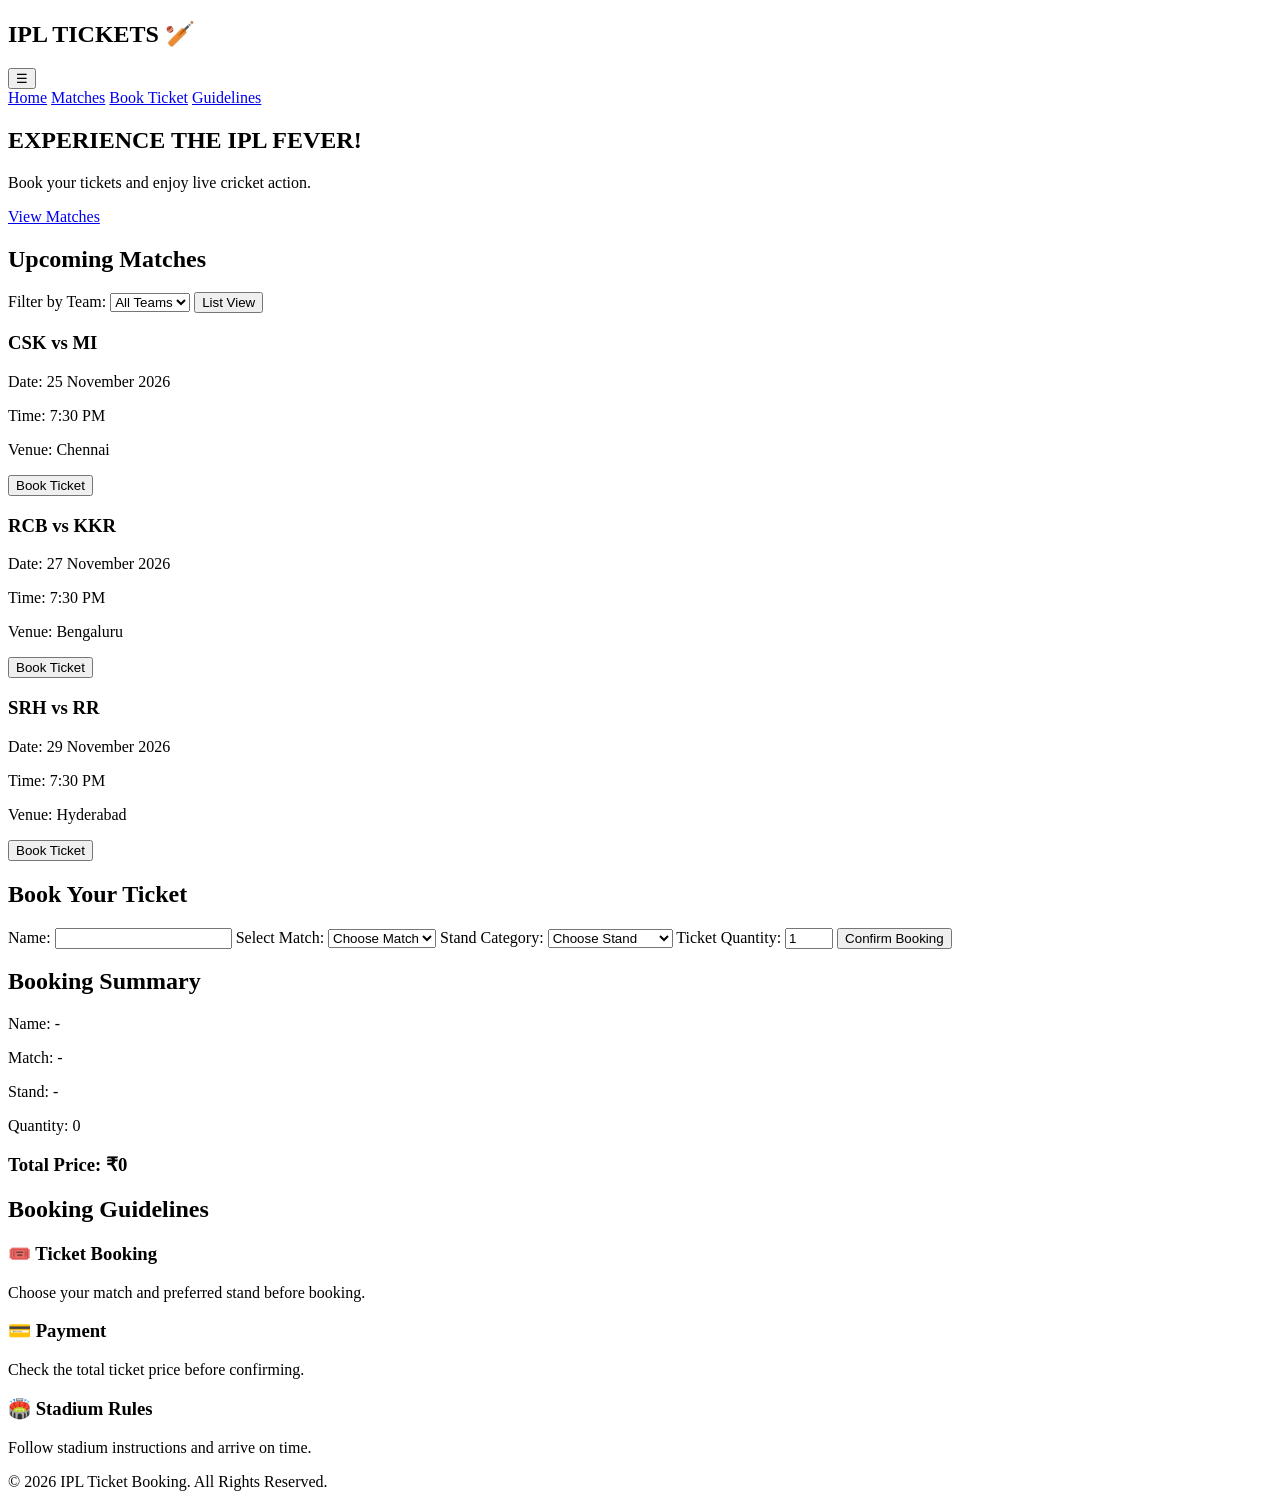
==== commit ea2f6b09: "Upload IPL Ticket Booking project" ====
--- a/index.html
+++ b/index.html
@@ -1,83 +1,161 @@
+
 <!DOCTYPE html>
 <html lang="en">
 <head>
-  <meta charset="UTF-8" />
-  <meta name="viewport" content="width=device-width, initial-scale=1.0" />
-  <title>IPL Match Hub — Responsive Layout</title>
-  <link rel="stylesheet" href="./styles.css" />
+    <meta charset="UTF-8">
+    <meta name="viewport" content="width=device-width, initial-scale=1.0">
+    <title>IPL Ticket Booking</title>
+    <link rel="stylesheet" href="style.css">
 </head>
 <body>
-  <header class="site-header">
-    <nav class="navbar" aria-label="Main Navigation">
-      <a href="#" class="logo">IPL Match Hub</a>
 
-      <button
-        type="button"
-        class="hamburger"
-        id="hamburgerBtn"
-        aria-label="Toggle navigation menu"
-        aria-expanded="false"
-        aria-controls="navLinks"
-      >
-        <span></span>
-        <span></span>
-        <span></span>
-      </button>
+    <!-- Navigation Bar -->
+    <header class="navbar">
+        <h2 class="logo">IPL TICKETS 🏏</h2>
 
-      <ul class="nav-links" id="navLinks">
-        <li><a href="#schedule">Schedule</a></li>
-        <li><a href="#guidelines">Guidelines</a></li>
-        <li><a href="#teams">Teams</a></li>
-      </ul>
-    </nav>
-  </header>
+        <button id="menuToggle" class="menu-toggle">☰</button>
 
-  <main class="container">
-    <section id="schedule" class="schedule-section">
-      <div class="section-header">
-        <div>
-          <h1>IPL Match Schedule</h1>
-          <p class="subtitle">Filter fixtures by team or switch between grid and list view.</p>
+        <nav id="navLinks">
+            <a href="#home">Home</a>
+            <a href="#matches">Matches</a>
+            <a href="#book">Book Ticket</a>
+            <a href="#guidelines">Guidelines</a>
+            <a href="#title"></title></a>
+
+        </nav>
+    </header>
+
+    <!-- Hero Section -->
+    <section id="home" class="hero">
+        <h1>EXPERIENCE THE IPL FEVER!</h1>
+        <p>Book your tickets and enjoy live cricket action.</p>
+        <a href="#matches" class="hero-btn">View Matches</a>
+    </section>
+
+    <!-- Match Schedule -->
+    <section id="matches">
+        <h2>Upcoming Matches</h2>
+
+        <div class="filter-section">
+            <label for="teamFilter">Filter by Team:</label>
+
+            <select id="teamFilter">
+                <option value="all">All Teams</option>
+                <option value="CSK">CSK</option>
+                <option value="RCB">RCB</option>
+                <option value="SRH">SRH</option>
+            </select>
+
+            <button id="viewToggle">List View</button>
         </div>
 
-        <div class="controls">
-          <label for="teamFilter" class="sr-only">Filter by team</label>
-          <select id="teamFilter" class="control-input">
-            <option value="ALL">All Teams</option>
-            <option value="CSK">Chennai Super Kings (CSK)</option>
-            <option value="MI">Mumbai Indians (MI)</option>
-            <option value="RCB">Royal Challengers Bengaluru (RCB)</option>
-            <option value="KKR">Kolkata Knight Riders (KKR)</option>
-          </select>
+        <div id="matchContainer" class="match-grid">
 
-          <button type="button" id="viewToggleBtn" class="btn-toggle" data-view="grid">
-            Switch to List View
-          </button>
+            <div class="match-card" data-team="CSK">
+                <h3>CSK vs MI</h3>
+                <p>Date: 25 November 2026</p>
+                <p>Time: 7:30 PM</p>
+                <p>Venue: Chennai</p>
+                <button class="btn-card" data-match="CSK vs MI">
+                    Book Ticket
+                </button>
+            </div>
+
+            <div class="match-card" data-team="RCB">
+                <h3>RCB vs KKR</h3>
+                <p>Date: 27 November 2026</p>
+                <p>Time: 7:30 PM</p>
+                <p>Venue: Bengaluru</p>
+                <button class="btn-card" data-match="RCB vs KKR">
+                    Book Ticket
+                </button>
+            </div>
+
+            <div class="match-card" data-team="SRH">
+                <h3>SRH vs RR</h3>
+                <p>Date: 29 November 2026</p>
+                <p>Time: 7:30 PM</p>
+                <p>Venue: Hyderabad</p>
+                <button class="btn-card" data-match="SRH vs RR">
+                    Book Ticket
+                </button>
+            </div>
+
         </div>
-      </div>
-
-      <div id="matchContainer" class="match-grid" aria-live="polite"></div>
     </section>
 
-    <section id="guidelines" class="guidelines-section">
-      <h2>Matchday & Fan Guidelines</h2>
-      <div class="guidelines-grid">
-        <article class="guideline-card">
-          <h3>Gate Entry & Timings</h3>
-          <p>Stadium gates open 2.5 hours before first ball. Carry a valid photo ID and digital or printed match ticket.</p>
-        </article>
-        <article class="guideline-card">
-          <h3>Banned Items</h3>
-          <p>Outside food, beverages, lighters, drones, sharp objects, and large bags are not permitted inside the stands.</p>
-        </article>
-        <article class="guideline-card">
-          <h3>Fair Play & Code</h3>
-          <p>Respect players, officials, and fellow spectators. Follow steward instructions during powerplays and innings breaks.</p>
-        </article>
-      </div>
+    <!-- Booking Section -->
+    <section id="book">
+        <h2>Book Your Ticket</h2>
+
+        <form id="bookingForm">
+
+            <label>Name:</label>
+            <input type="text" id="name" required>
+
+            <label>Select Match:</label>
+            <select id="match" required>
+                <option value="">Choose Match</option>
+                <option value="CSK vs MI">CSK vs MI</option>
+                <option value="RCB vs KKR">RCB vs KKR</option>
+                <option value="SRH vs RR">SRH vs RR</option>
+            </select>
+
+            <label>Stand Category:</label>
+            <select id="stand" required>
+                <option value="">Choose Stand</option>
+                <option value="General" data-price="500">General - ₹500</option>
+                <option value="Premium" data-price="1000">Premium - ₹1000</option>
+                <option value="VIP" data-price="2000">VIP - ₹2000</option>
+            </select>
+
+            <label>Ticket Quantity:</label>
+            <input type="number" id="quantity"
+                   min="1" max="10" value="1" required>
+
+            <button type="submit">Confirm Booking</button>
+        </form>
+
+        <div class="summary-card">
+            <h2>Booking Summary</h2>
+            <p>Name: <span id="summaryName">-</span></p>
+            <p>Match: <span id="summaryMatch">-</span></p>
+            <p>Stand: <span id="summaryStand">-</span></p>
+            <p>Quantity: <span id="summaryQuantity">0</span></p>
+            <h3>Total Price: ₹<span id="totalPrice">0</span></h3>
+        </div>
     </section>
-  </main>
 
-  <script src="./app.js"></script>
+    <!-- Guidelines Section -->
+    <section id="guidelines">
+        <h2>Booking Guidelines</h2>
+
+        <div class="guidelines-grid">
+
+            <div class="guideline-card">
+                <h3>🎟️ Ticket Booking</h3>
+                <p>Choose your match and preferred stand before booking.</p>
+            </div>
+
+            <div class="guideline-card">
+                <h3>💳 Payment</h3>
+                <p>Check the total ticket price before confirming.</p>
+            </div>
+
+            <div class="guideline-card">
+                <h3>🏟️ Stadium Rules</h3>
+                <p>Follow stadium instructions and arrive on time.</p>
+            </div>
+
+        </div>
+    </section>
+
+    <!-- Footer -->
+    <footer>
+        <p>© 2026 IPL Ticket Booking. All Rights Reserved.</p>
+    </footer>
+
+    <script src="js/app.js"></script>
+
 </body>
-</html>+</html>
